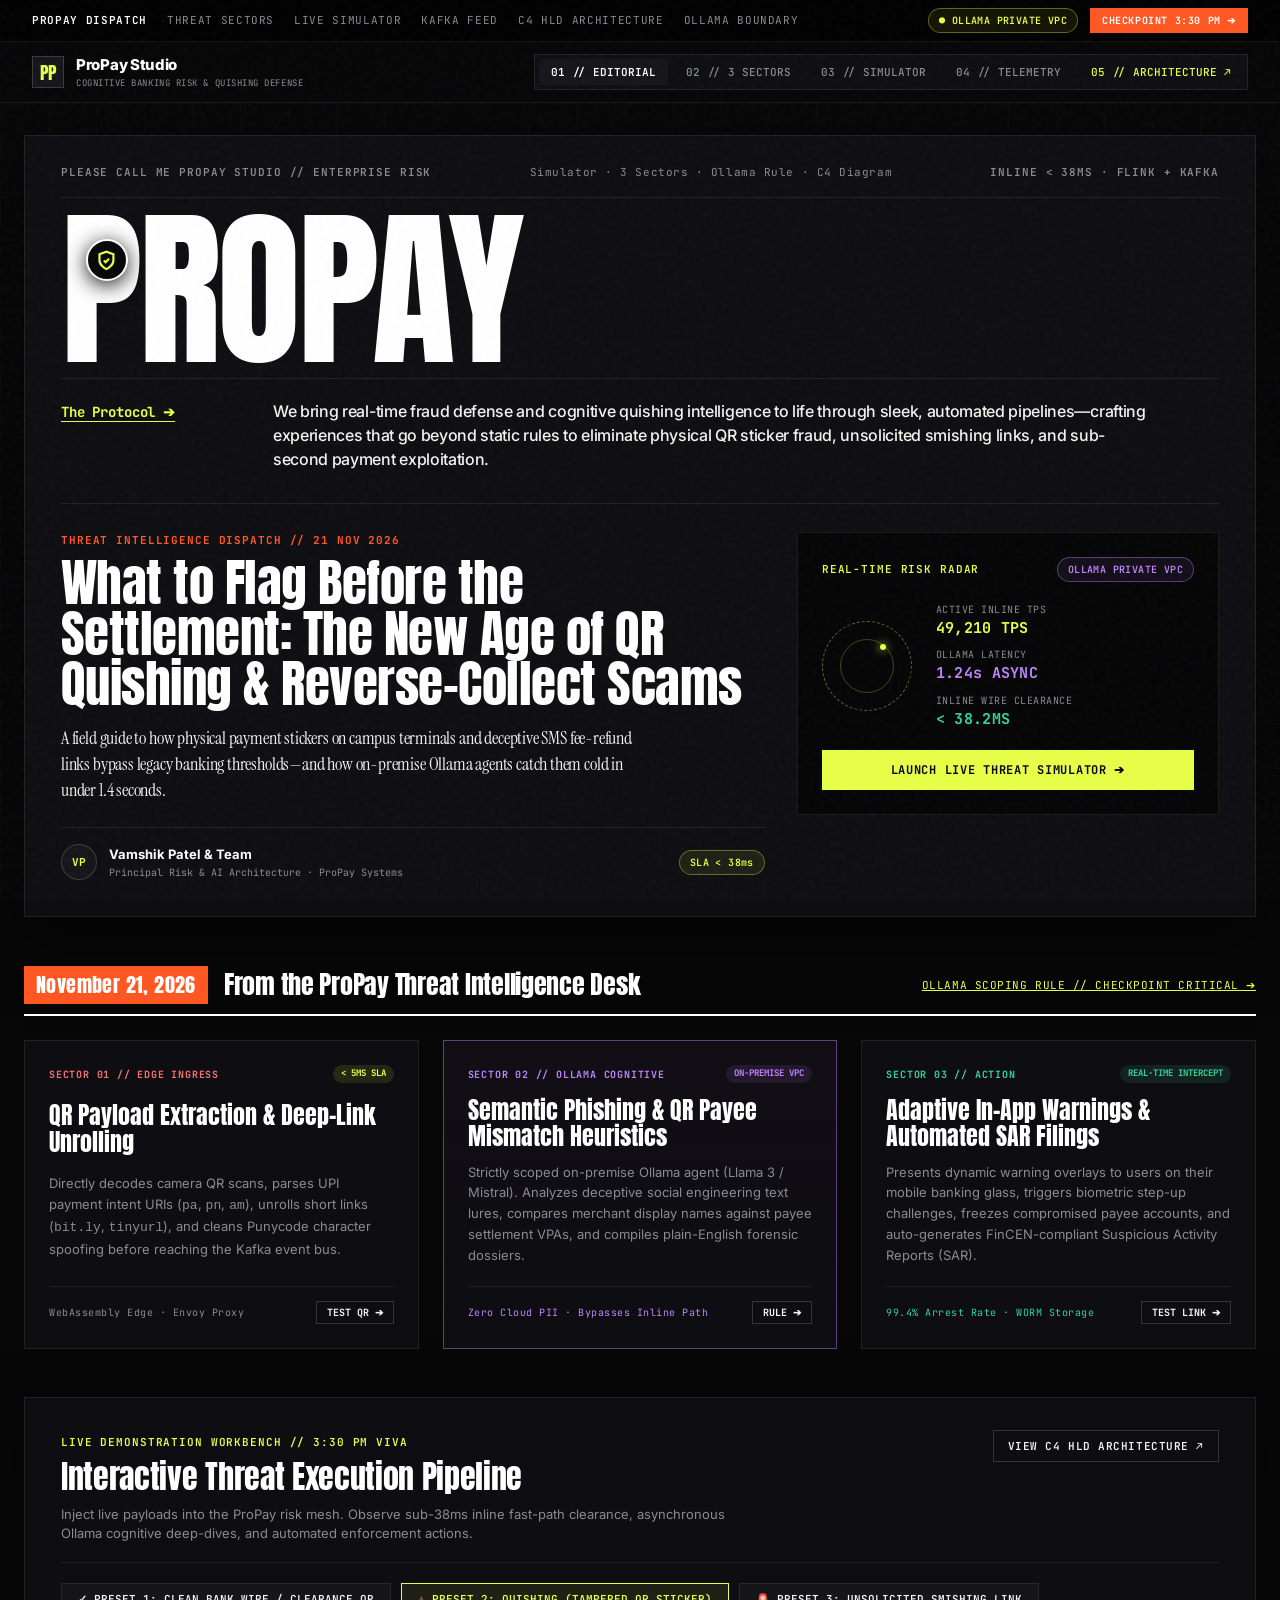
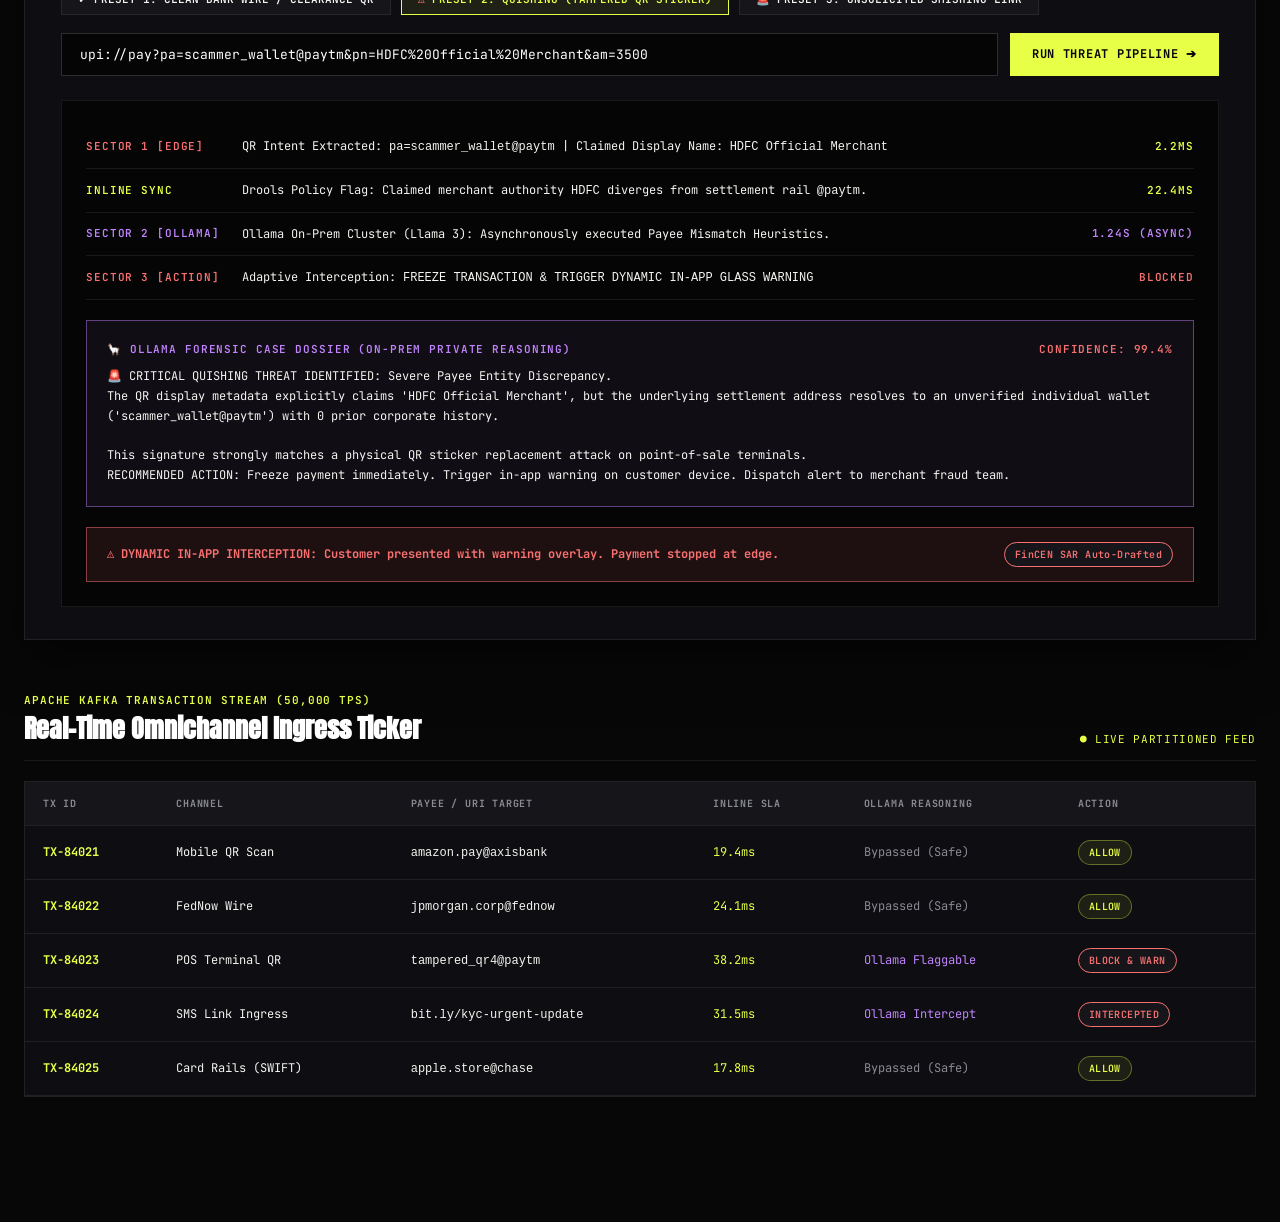
==== index.html @ 18039c52 "Initial commit: ProPay Real-Time Fraud & Quishing Agent with Pirate Wires x pleasecallmechamp.com de" ====
<!DOCTYPE html>
<html lang="en">
<head>
  <meta charset="UTF-8" />
  <meta name="viewport" content="width=device-width, initial-scale=1.0" />
  <title>PROPAY — Real-Time Banking Fraud & Cognitive Quishing Defense</title>
  <link rel="stylesheet" href="styles.css?v=2.0" />
  <link rel="preconnect" href="https://fonts.googleapis.com">
  <link rel="preconnect" href="https://fonts.gstatic.com" crossorigin>
  <link href="https://fonts.googleapis.com/css2?family=Anton&family=Instrument+Serif:ital@0;1&family=Inter:wght@300;400;500;600;700;800;900&family=JetBrains+Mono:wght@400;500;600;700&display=swap" rel="stylesheet">
</head>
<body>

  <!-- Film Grain Overlay -->
  <div class="film-grain"></div>

  <!-- Hairline Grid Overlay -->
  <div class="bg-grid-overlay"></div>

  <!-- Top Categorical Dispatch Bar (Pirate Wires Style) -->
  <div class="top-dispatch-strip">
    <div class="dispatch-links">
      <span class="active">ProPay Dispatch</span>
      <span onclick="window.proPayApp.scrollTo('sectors')">Threat Sectors</span>
      <span onclick="window.proPayApp.scrollTo('simulator')">Live Simulator</span>
      <span onclick="window.proPayApp.scrollTo('feed')">Kafka Feed</span>
      <span onclick="window.proPayApp.openModal('modal-hld')">C4 HLD Architecture</span>
      <span onclick="window.proPayApp.openModal('modal-ollama')">Ollama Boundary</span>
    </div>
    <div class="dispatch-meta">
      <span class="badge-pill volt"><span class="volt-pulse">●</span> OLLAMA PRIVATE VPC</span>
      <button class="btn-checkpoint" onclick="window.proPayApp.openModal('modal-viva')">
        CHECKPOINT 3:30 PM ➔
      </button>
    </div>
  </div>

  <!-- Studio Header (pleasecallmechamp.com style) -->
  <header class="studio-masthead">
    <div class="masthead-brand" onclick="window.proPayApp.resetView()">
      <div class="brand-monogram">PP</div>
      <div class="brand-meta">
        <span class="brand-title">ProPay Studio</span>
        <span class="brand-desc">COGNITIVE BANKING RISK & QUISHING DEFENSE</span>
      </div>
    </div>

    <nav class="masthead-nav">
      <button class="nav-item active" onclick="window.proPayApp.scrollTo('hero')">01 // EDITORIAL</button>
      <button class="nav-item" onclick="window.proPayApp.scrollTo('sectors')">02 // 3 SECTORS</button>
      <button class="nav-item" onclick="window.proPayApp.scrollTo('simulator')">03 // SIMULATOR</button>
      <button class="nav-item" onclick="window.proPayApp.scrollTo('feed')">04 // TELEMETRY</button>
      <button class="nav-item volt" onclick="window.proPayApp.openModal('modal-hld')">05 // ARCHITECTURE ↗</button>
    </nav>
  </header>

  <!-- Main Editorial Canvas -->
  <main class="editorial-container">

    <!-- ====================================================================
         SECTION 1: TOWERING CONDENSED WORDMARK (Pirate Wires × Champ)
         ==================================================================== -->
    <section class="hero-wordmark-section" id="section-hero">
      
      <!-- Studio Ribbon -->
      <div class="studio-sub-ribbon">
        <span class="mono-label">PLEASE CALL ME PROPAY STUDIO // ENTERPRISE RISK</span>
        <div class="quick-anchors">
          <span onclick="window.proPayApp.scrollTo('simulator')">Simulator</span> · 
          <span onclick="window.proPayApp.scrollTo('sectors')">3 Sectors</span> · 
          <span onclick="window.proPayApp.openModal('modal-ollama')">Ollama Rule</span> · 
          <span onclick="window.proPayApp.openModal('modal-hld')">C4 Diagram</span>
        </div>
        <span class="mono-label">INLINE &lt; 38MS · FLINK + KAFKA <span class="volt-dot pulse"></span></span>
      </div>

      <!-- Towering Giant Typography: PROPAY -->
      <div class="giant-wordmark-container">
        <div class="towering-wordmark">
          <span class="char-p">
            P
            <span class="embedded-badge">
              <svg viewBox="0 0 24 24" fill="none" stroke="currentColor" stroke-width="2.5">
                <path d="M12 22s8-4 8-10V5l-8-3-8 3v7c0 6 8 10 8 10z"/>
                <path d="M9 12l2 2 4-4"/>
              </svg>
            </span>
          </span>ROPAY
        </div>
      </div>

      <!-- Editorial Manifesto Row -->
      <div class="editorial-manifesto-row">
        <div class="manifesto-lead-btn" onclick="window.proPayApp.scrollTo('simulator')">
          The Protocol ➔
        </div>
        <p class="manifesto-statement">
          We bring real-time fraud defense and cognitive quishing intelligence to life through sleek, automated pipelines—crafting experiences that go beyond static rules to eliminate physical QR sticker fraud, unsolicited smishing links, and sub-second payment exploitation.
        </p>
      </div>

      <!-- Pirate Wires Editorial Hero Story Grid -->
      <div class="editorial-lead-story-grid">
        <div class="story-copy-col">
          <div class="story-category-tag">THREAT INTELLIGENCE DISPATCH // 21 NOV 2026</div>
          <h1 class="story-main-headline">
            What to Flag Before the Settlement: The New Age of QR Quishing &amp; Reverse-Collect Scams
          </h1>
          <p class="story-deck">
            A field guide to how physical payment stickers on campus terminals and deceptive SMS fee-refund links bypass legacy banking thresholds—and how on-premise Ollama agents catch them cold in under 1.4 seconds.
          </p>
          <div class="story-author-byline">
            <span class="byline-avatar">VP</span>
            <div class="byline-meta">
              <span class="byline-name">Vamshik Patel &amp; Team</span>
              <span class="byline-role">Principal Risk &amp; AI Architecture · ProPay Systems</span>
            </div>
            <span class="badge-pill volt" style="margin-left: auto;">SLA &lt; 38ms</span>
          </div>
        </div>

        <div class="story-hud-col">
          <div class="radar-hud-card">
            <div class="hud-header">
              <span class="mono-label" style="color: var(--accent-volt);">REAL-TIME RISK RADAR</span>
              <span class="badge-pill purple">OLLAMA PRIVATE VPC</span>
            </div>
            <div class="hud-center-display">
              <div class="hud-reticle">
                <div class="reticle-circle-outer"></div>
                <div class="reticle-circle-inner"></div>
                <div class="reticle-crosshair"></div>
                <div class="reticle-ping"></div>
              </div>
              <div class="hud-stats-readout">
                <div class="readout-item">
                  <span class="mono-sub">ACTIVE INLINE TPS</span>
                  <span class="readout-val volt" id="hud-tps">49,210 TPS</span>
                </div>
                <div class="readout-item">
                  <span class="mono-sub">OLLAMA LATENCY</span>
                  <span class="readout-val" style="color: #C084FC;">1.24s ASYNC</span>
                </div>
                <div class="readout-item">
                  <span class="mono-sub">INLINE WIRE CLEARANCE</span>
                  <span class="readout-val" style="color: var(--state-approved);">&lt; 38.2MS</span>
                </div>
              </div>
            </div>
            <button class="btn-volt full-width" onclick="window.proPayApp.scrollTo('simulator')">
              LAUNCH LIVE THREAT SIMULATOR ➔
            </button>
          </div>
        </div>
      </div>

    </section>

    <!-- ====================================================================
         SECTION 2: PIRATE WIRES DAILY / 3-COLUMN THREAT SECTORS
         ==================================================================== -->
    <section class="sectors-section" id="section-sectors">
      
      <!-- Date Strip Bar -->
      <div class="daily-date-banner">
        <div class="date-badge">November 21, 2026</div>
        <div class="daily-title">From the ProPay Threat Intelligence Desk</div>
        <div class="daily-meta" onclick="window.proPayApp.openModal('modal-ollama')">
          OLLAMA SCOPING RULE // CHECKPOINT CRITICAL ➔
        </div>
      </div>

      <!-- 3-Column Editorial Card Grid -->
      <div class="threat-sectors-3col">
        
        <!-- Sector 1 -->
        <article class="sector-article-card">
          <div class="article-meta-header">
            <span class="author-tag">SECTOR 01 // EDGE INGRESS</span>
            <span class="metric-tag volt">&lt; 5MS SLA</span>
          </div>
          <h2 class="article-title">QR Payload Extraction &amp; Deep-Link Unrolling</h2>
          <p class="article-summary">
            Directly decodes camera QR scans, parses UPI payment intent URIs (<code>pa</code>, <code>pn</code>, <code>am</code>), unrolls short links (<code>bit.ly</code>, <code>tinyurl</code>), and cleans Punycode character spoofing before reaching the Kafka event bus.
          </p>
          <div class="article-footer">
            <span class="mono-sub">WebAssembly Edge · Envoy Proxy</span>
            <button class="article-action-btn" onclick="window.proPayApp.loadPreset('quishing')">TEST QR ➔</button>
          </div>
        </article>

        <!-- Sector 2 -->
        <article class="sector-article-card featured-ollama">
          <div class="article-meta-header">
            <span class="author-tag" style="color: #C084FC;">SECTOR 02 // OLLAMA COGNITIVE</span>
            <span class="metric-tag purple">ON-PREMISE VPC</span>
          </div>
          <h2 class="article-title">Semantic Phishing &amp; QR Payee Mismatch Heuristics</h2>
          <p class="article-summary">
            Strictly scoped on-premise Ollama agent (Llama 3 / Mistral). Analyzes deceptive social engineering text lures, compares merchant display names against payee settlement VPAs, and compiles plain-English forensic dossiers.
          </p>
          <div class="article-footer">
            <span class="mono-sub" style="color: #C084FC;">Zero Cloud PII · Bypasses Inline Path</span>
            <button class="article-action-btn" onclick="window.proPayApp.openModal('modal-ollama')">RULE ➔</button>
          </div>
        </article>

        <!-- Sector 3 -->
        <article class="sector-article-card">
          <div class="article-meta-header">
            <span class="author-tag" style="color: var(--state-approved);">SECTOR 03 // ACTION</span>
            <span class="metric-tag green">REAL-TIME INTERCEPT</span>
          </div>
          <h2 class="article-title">Adaptive In-App Warnings &amp; Automated SAR Filings</h2>
          <p class="article-summary">
            Presents dynamic warning overlays to users on their mobile banking glass, triggers biometric step-up challenges, freezes compromised payee accounts, and auto-generates FinCEN-compliant Suspicious Activity Reports (SAR).
          </p>
          <div class="article-footer">
            <span class="mono-sub" style="color: var(--state-approved);">99.4% Arrest Rate · WORM Storage</span>
            <button class="article-action-btn" onclick="window.proPayApp.loadPreset('smishing')">TEST LINK ➔</button>
          </div>
        </article>

      </div>
    </section>

    <!-- ====================================================================
         SECTION 3: LIVE INTERACTIVE THREAT SIMULATOR ("The Real Stuff")
         ==================================================================== -->
    <section class="simulator-section" id="section-simulator">
      <div class="simulator-card">
        
        <div class="sim-header">
          <div>
            <span class="mono-label" style="color: var(--accent-volt);">LIVE DEMONSTRATION WORKBENCH // 3:30 PM VIVA</span>
            <h2 class="sim-title">Interactive Threat Execution Pipeline</h2>
            <p class="sim-deck">
              Inject live payloads into the ProPay risk mesh. Observe sub-38ms inline fast-path clearance, asynchronous Ollama cognitive deep-dives, and automated enforcement actions.
            </p>
          </div>
          <button class="btn-stark" onclick="window.proPayApp.openModal('modal-hld')">
            VIEW C4 HLD ARCHITECTURE ↗
          </button>
        </div>

        <!-- Preset Controls -->
        <div class="sim-presets-bar">
          <button class="preset-pill" id="btn-p-clean" onclick="window.proPayApp.loadPreset('clean')">
            <span>✓ PRESET 1: CLEAN BANK WIRE / CLEARANCE QR</span>
          </button>
          <button class="preset-pill active" id="btn-p-quishing" onclick="window.proPayApp.loadPreset('quishing')">
            <span style="color: #F87171;">⚠️</span> PRESET 2: QUISHING (TAMPERED QR STICKER)
          </button>
          <button class="preset-pill" id="btn-p-smishing" onclick="window.proPayApp.loadPreset('smishing')">
            <span style="color: #F87171;">🚨</span> PRESET 3: UNSOLICITED SMISHING LINK
          </button>
        </div>

        <!-- Input Row -->
        <div class="sim-input-row">
          <input type="text" class="input-mono" id="sim-input" value="upi://pay?pa=scammer_wallet@paytm&pn=HDFC%20Official%20Merchant&am=3500" placeholder="Paste any UPI URI, QR intent string, or payment link..." />
          <button class="btn-volt" id="btn-run-sim" onclick="window.proPayApp.executeSimulation()">
            RUN THREAT PIPELINE ➔
          </button>
        </div>

        <!-- Live Telemetry Stream -->
        <div class="telemetry-terminal" id="telemetry-output">
          <!-- Rendered reactively by app.js -->
        </div>

      </div>
    </section>

    <!-- ====================================================================
         SECTION 4: REAL-TIME KAFKA STREAMING FEED
         ==================================================================== -->
    <section class="feed-section" id="section-feed">
      <div class="feed-header-strip">
        <div>
          <span class="mono-label" style="color: var(--accent-volt);">APACHE KAFKA TRANSACTION STREAM (50,000 TPS)</span>
          <h2 class="feed-title">Real-Time Omnichannel Ingress Ticker</h2>
        </div>
        <div class="feed-live-status">
          <span class="volt-pulse">●</span> LIVE PARTITIONED FEED
        </div>
      </div>

      <div class="feed-table-container">
        <table class="feed-table">
          <thead>
            <tr>
              <th>TX ID</th>
              <th>CHANNEL</th>
              <th>PAYEE / URI TARGET</th>
              <th>INLINE SLA</th>
              <th>OLLAMA REASONING</th>
              <th>ACTION</th>
            </tr>
          </thead>
          <tbody id="feed-tbody">
            <!-- Simulated in app.js -->
          </tbody>
        </table>
      </div>
    </section>

  </main>

  <!-- ====================================================================
       MODAL 1: C4 LEVEL 2 HLD ARCHITECTURE
       ==================================================================== -->
  <div class="modal-backdrop" id="modal-hld">
    <div class="modal-box modal-wide">
      <div class="modal-top">
        <div>
          <span class="mono-label" style="color: var(--accent-volt);">C4 LEVEL 2 HIGH-LEVEL ARCHITECTURE (HLD)</span>
          <h3 class="modal-heading">ProPay Real-Time Risk &amp; On-Premise Ollama Infrastructure</h3>
        </div>
        <button class="btn-stark" onclick="window.proPayApp.closeModal('modal-hld')">CLOSE [ESC]</button>
      </div>

      <div class="modal-content">
        <!-- 6 Tiers Grid -->
        <div class="hld-tiers-matrix">
          <div class="tier-cell">
            <span class="mono-label" style="color: #F87171;">TIER 1: INGESTION</span>
            <h4>Omnichannel Ingress Hub</h4>
            <p>Mobile/Web QR Scans, SMS Links, Card Rails, FedNow. mTLS gateway + QR Intent Extractor in &lt; 5ms.</p>
          </div>
          <div class="tier-cell">
            <span class="mono-label" style="color: var(--accent-volt);">TIER 2: STREAM &amp; FEAT</span>
            <h4>Kafka &amp; Redis Feature Store</h4>
            <p>Apache Kafka (50k TPS) + Flink sliding velocity aggregations and impossible travel calculations in &lt; 15ms.</p>
          </div>
          <div class="tier-cell" style="border-color: rgba(192, 132, 252, 0.5);">
            <span class="mono-label" style="color: #C084FC;">TIER 3: HYBRID ENGINE</span>
            <h4>Drools Inline + Ollama Async</h4>
            <p>Inline sync path runs in &lt; 38ms (Drools + LightGBM). Asynchronous Ollama cluster executes in &lt; 1.4s.</p>
          </div>
          <div class="tier-cell">
            <span class="mono-label" style="color: var(--state-approved);">TIER 4: ENFORCEMENT</span>
            <h4>Friction-Adaptive Interceptor</h4>
            <p>Allows safe payments, triggers 2FA/biometric challenges, and freezes confirmed fraud with in-app warnings.</p>
          </div>
          <div class="tier-cell">
            <span class="mono-label" style="color: var(--text-slate);">TIER 5: ANALYST WORKBENCH</span>
            <h4>Human-in-the-Loop (HITL)</h4>
            <p>Presents pre-compiled Ollama evidence dossiers to fraud analysts, slashing triage from 15m to &lt; 2m.</p>
          </div>
          <div class="tier-cell">
            <span class="mono-label" style="color: #38BDF8;">TIER 6: COMPLIANCE</span>
            <h4>WORM Audit &amp; Auto-SAR</h4>
            <p>Write-Once-Read-Many immutable storage with automated drafting of FinCEN Suspicious Activity Reports.</p>
          </div>
        </div>

        <div class="hld-dual-speed-box">
          <span class="mono-label" style="color: var(--accent-volt);">THE DUAL-SPEED ARCHITECTURAL PRINCIPLE:</span>
          <p>
            Transactions are never held waiting for an LLM. Our inline fast-path clears legitimate payments in <strong>&lt; 38ms</strong> using high-speed rule engines and LightGBM models. The on-premise Ollama cluster is engaged <strong>strictly asynchronously</strong> for ambiguous anomalies, deceptive link inspection, and forensic case dossiers.
          </p>
        </div>
      </div>

      <div class="modal-bottom">
        <button class="btn-stark" onclick="window.proPayApp.closeModal('modal-hld')">CLOSE</button>
      </div>
    </div>
  </div>

  <!-- ====================================================================
       MODAL 2: STRICT OLLAMA BOUNDARY
       ==================================================================== -->
  <div class="modal-backdrop" id="modal-ollama">
    <div class="modal-box">
      <div class="modal-top">
        <div>
          <span class="mono-label" style="color: #C084FC;">CHECKPOINT CRITICAL: OLLAMA SCOPING BOUNDARY</span>
          <h3 class="modal-heading">Strict Ollama Deployment Scope &amp; Banking Privacy Mandate</h3>
        </div>
        <button class="btn-stark" onclick="window.proPayApp.closeModal('modal-ollama')">CLOSE [ESC]</button>
      </div>

      <div class="modal-content">
        <table class="boundary-table">
          <thead>
            <tr>
              <th>COMPONENT</th>
              <th>USES OLLAMA?</th>
              <th>ARCHITECTURAL JUSTIFICATION</th>
            </tr>
          </thead>
          <tbody>
            <tr>
              <td><strong>Inline Wire Clearance (&lt;50ms)</strong></td>
              <td style="color: #F87171; font-weight: 700;">❌ NO</td>
              <td>LLMs add 1-2s latency. Sub-50ms wire speed is handled by Drools + LightGBM.</td>
            </tr>
            <tr>
              <td><strong>Event Routing &amp; Feature Counts</strong></td>
              <td style="color: #F87171; font-weight: 700;">❌ NO</td>
              <td>Deterministic Kafka streaming processes 50,000 TPS with zero model overhead.</td>
            </tr>
            <tr>
              <td><strong>Semantic Phishing &amp; Link Intent</strong></td>
              <td style="color: var(--accent-volt); font-weight: 700;">✅ YES (Ollama)</td>
              <td>Parses deceptive social engineering language and urgency without sending PII to cloud APIs.</td>
            </tr>
            <tr>
              <td><strong>QR Payee VPA Mismatch Heuristic</strong></td>
              <td style="color: var(--accent-volt); font-weight: 700;">✅ YES (Ollama)</td>
              <td>Cross-references merchant metadata vs settlement address to catch physical QR sticker fraud.</td>
            </tr>
            <tr>
              <td><strong>Forensic Case Dossier Synthesis</strong></td>
              <td style="color: var(--accent-volt); font-weight: 700;">✅ YES (Ollama)</td>
              <td>Translates multi-dimensional anomaly scores into clear human-readable evidence for analysts.</td>
            </tr>
            <tr>
              <td><strong>Data Sovereignty &amp; PCI-DSS</strong></td>
              <td style="color: var(--accent-volt); font-weight: 700;">✅ YES (Ollama)</td>
              <td>Hosted on-premises. Zero banking customer data ever touches third-party cloud infrastructure.</td>
            </tr>
          </tbody>
        </table>
      </div>

      <div class="modal-bottom">
        <button class="btn-stark" onclick="window.proPayApp.closeModal('modal-ollama')">CLOSE</button>
      </div>
    </div>
  </div>

  <!-- ====================================================================
       MODAL 3: 3:30 PM VIVA GUIDE
       ==================================================================== -->
  <div class="modal-backdrop" id="modal-viva">
    <div class="modal-box">
      <div class="modal-top">
        <div>
          <span class="mono-label" style="color: var(--accent-volt);">CHECKPOINT 3:30 PM // VIVA CHEATSHEET</span>
          <h3 class="modal-heading">ProPay Project Presentation &amp; Defense</h3>
        </div>
        <button class="btn-stark" onclick="window.proPayApp.closeModal('modal-viva')">CLOSE [ESC]</button>
      </div>

      <div class="modal-content">
        <div style="background: rgba(232, 255, 71, 0.06); border: 1px solid rgba(232, 255, 71, 0.3); padding: 16px; margin-bottom: 16px;">
          <span class="mono-label" style="color: var(--accent-volt);">60-SECOND OPENING PITCH:</span>
          <p style="color: var(--text-bone); margin-top: 6px; line-height: 1.6; font-size: 13px;">
            "Good afternoon. Our project is <strong>ProPay</strong>, an enterprise Real-Time Banking Fraud &amp; Quishing Defense Agent. We specifically target the modern 'Now Issues'—physical QR code tampering (Quishing) and unsolicited smishing links. We built a dual-speed architecture: sub-38ms deterministic wire clearance, paired with an on-premises Ollama cluster for cognitive reasoning. Crucially, Ollama is strictly scoped to semantic link analysis, payee mismatch heuristics, and forensic case dossiers—guaranteeing 100% data privacy with zero latency bottlenecks on payment clearance."
          </p>
        </div>

        <span class="mono-label" style="color: var(--accent-volt);">KEY DIFFERENTIATORS:</span>
        <ul style="margin: 8px 0 16px 20px; color: var(--text-slate); font-size: 13px; line-height: 1.6;">
          <li><strong>Pirate Wires × pleasecallmechamp.com Design:</strong> Towering condensed typography, editorial tabloid layout, high-voltage Acid Volt highlights.</li>
          <li><strong>3 Threat Sectors:</strong> Edge extraction ($&lt;5\text{ms}$), Ollama cognitive analysis ($1.2\text{s}$ async), and dynamic in-app glass warnings.</li>
          <li><strong>Strict Ollama Boundary:</strong> On-premise deployment ensuring zero customer PII leaves the bank's secure VPC.</li>
        </ul>
      </div>

      <div class="modal-bottom">
        <button class="btn-stark" onclick="window.proPayApp.closeModal('modal-viva')">CLOSE</button>
      </div>
    </div>
  </div>

  <!-- Toast Shelf -->
  <div class="toast-shelf" id="toast-shelf"></div>

  <!-- Script -->
  <script src="app.js?v=2.0"></script>
</body>
</html>
---- styles.css ----
/* ==========================================================================
   PROPAY — Pirate Wires × pleasecallmechamp.com × Motion.dev Design System
   Real-Time Banking Fraud & Cognitive Quishing Defense Agent
   ========================================================================== */

:root {
  /* Obsidian Palette */
  --bg-obsidian: #070708;
  --bg-darker: #050506;
  --surface-card: #0E0E12;
  --surface-elevated: #15151A;
  --surface-hover: #1A1A22;

  /* Hairlines & Borders */
  --border-subtle: rgba(255, 255, 255, 0.08);
  --border-medium: rgba(255, 255, 255, 0.16);
  --border-bright: rgba(255, 255, 255, 0.32);

  /* Typography Colors */
  --text-pure: #FFFFFF;
  --text-bone: #F4F3EF;
  --text-slate: #8A8A93;
  --text-dim: #52525A;

  /* High-Voltage Accents */
  --accent-volt: #E8FF47;          /* Acid Volt */
  --accent-orange: #FF5722;        /* Pirate Wires Signal Orange */
  --accent-purple: #C084FC;        /* Ollama Purple */
  --state-approved: #34D399;       /* Emerald */
  --state-rejected: #F87171;       /* Coral Red */

  /* Typography Font Stacks */
  --font-condensed: 'Anton', 'Impact', -apple-system, sans-serif;
  --font-serif: 'Instrument Serif', Georgia, serif;
  --font-sans: 'Inter', -apple-system, BlinkMacSystemFont, sans-serif;
  --font-mono: 'JetBrains Mono', 'SF Mono', Menlo, Consolas, monospace;

  /* Motion & Spring Physics */
  --spring-snappy: cubic-bezier(0.175, 0.885, 0.32, 1.15);
  --ease-a24: cubic-bezier(0.16, 1, 0.3, 1);
  --duration-fast: 160ms;
  --duration-normal: 280ms;
}

/* Reset & Foundation */
*, *::before, *::after {
  box-sizing: border-box;
  margin: 0;
  padding: 0;
}

html {
  background-color: var(--bg-obsidian);
  color: var(--text-bone);
  font-family: var(--font-sans);
  font-size: 14px;
  line-height: 1.5;
  -webkit-font-smoothing: antialiased;
  scroll-behavior: smooth;
}

body {
  min-height: 100vh;
  position: relative;
  background-color: var(--bg-obsidian);
  overflow-x: hidden;
}

/* Film Grain Texture */
.film-grain {
  position: fixed;
  top: 0;
  left: 0;
  width: 100vw;
  height: 100vh;
  pointer-events: none;
  z-index: 9999;
  opacity: 0.035;
  background-image: url("data:image/svg+xml,%3Csvg viewBox='0 0 200 200' xmlns='http://www.w3.org/2000/svg'%3E%3Cfilter id='noiseFilter'%3E%3CfeTurbulence type='fractalNoise' baseFrequency='0.8' numOctaves='3' stitchTiles='stitch'/%3E%3C/filter%3E%3Crect width='100%25' height='100%25' filter='url(%23noiseFilter)'/%3E%3C/svg%3E");
}

/* Background Hairline Grid */
.bg-grid-overlay {
  position: fixed;
  top: 0;
  left: 0;
  width: 100vw;
  height: 100vh;
  pointer-events: none;
  z-index: 0;
  background-size: 48px 48px;
  background-image: 
    linear-gradient(to right, rgba(255, 255, 255, 0.02) 1px, transparent 1px),
    linear-gradient(to bottom, rgba(255, 255, 255, 0.02) 1px, transparent 1px);
}

/* Common Typography */
.mono-label {
  font-family: var(--font-mono);
  font-size: 11px;
  font-weight: 600;
  letter-spacing: 0.08em;
  text-transform: uppercase;
  color: var(--text-slate);
}

.mono-sub {
  font-family: var(--font-mono);
  font-size: 10px;
  color: var(--text-slate);
  letter-spacing: 0.05em;
}

/* Badges & Pills */
.badge-pill {
  font-family: var(--font-mono);
  font-size: 10px;
  font-weight: 600;
  padding: 4px 10px;
  border-radius: 9999px;
  border: 1px solid var(--border-subtle);
  background: var(--surface-elevated);
  display: inline-flex;
  align-items: center;
  gap: 6px;
  color: var(--text-slate);
  letter-spacing: 0.04em;
}

.badge-pill.volt {
  border-color: rgba(232, 255, 71, 0.35);
  color: var(--accent-volt);
  background: rgba(232, 255, 71, 0.08);
}

.badge-pill.purple {
  border-color: rgba(192, 132, 252, 0.4);
  color: var(--accent-purple);
  background: rgba(192, 132, 252, 0.08);
}

.volt-pulse {
  display: inline-block;
  color: var(--accent-volt);
  animation: pulse 1.5s infinite;
}

@keyframes pulse {
  0%, 100% { opacity: 1; transform: scale(1); }
  50% { opacity: 0.35; transform: scale(0.9); }
}

/* Buttons */
.btn-volt {
  font-family: var(--font-mono);
  font-size: 12px;
  font-weight: 700;
  letter-spacing: 0.06em;
  text-transform: uppercase;
  padding: 12px 22px;
  background: var(--accent-volt);
  color: #070708;
  border: none;
  cursor: pointer;
  transition: transform var(--duration-fast) var(--spring-snappy), background var(--duration-fast);
  display: inline-flex;
  align-items: center;
  justify-content: center;
  gap: 8px;
}

.btn-volt:hover {
  transform: translateY(-2px);
  background: #F2FF7A;
  box-shadow: 0 4px 20px rgba(232, 255, 71, 0.25);
}

.btn-volt.full-width {
  width: 100%;
}

.btn-stark {
  font-family: var(--font-mono);
  font-size: 11px;
  font-weight: 600;
  letter-spacing: 0.05em;
  text-transform: uppercase;
  padding: 8px 14px;
  background: transparent;
  color: var(--text-bone);
  border: 1px solid var(--border-medium);
  cursor: pointer;
  transition: all var(--duration-fast);
}

.btn-stark:hover {
  border-color: var(--accent-volt);
  color: var(--accent-volt);
  background: rgba(232, 255, 71, 0.06);
}

.btn-checkpoint {
  font-family: var(--font-mono);
  font-size: 10px;
  font-weight: 700;
  letter-spacing: 0.06em;
  padding: 6px 12px;
  background: var(--accent-orange);
  color: #FFFFFF;
  border: none;
  cursor: pointer;
  transition: opacity var(--duration-fast);
}

.btn-checkpoint:hover {
  opacity: 0.85;
}

/* ==========================================================================
   TOP DISPATCH STRIP (Pirate Wires Style)
   ========================================================================== */
.top-dispatch-strip {
  background: #000000;
  border-bottom: 1px solid var(--border-subtle);
  padding: 8px 32px;
  display: flex;
  justify-content: space-between;
  align-items: center;
  font-family: var(--font-mono);
  font-size: 11px;
  letter-spacing: 0.06em;
  text-transform: uppercase;
  position: relative;
  z-index: 101;
}

.dispatch-links {
  display: flex;
  gap: 20px;
  color: var(--text-slate);
}

.dispatch-links span {
  cursor: pointer;
  transition: color var(--duration-fast);
}

.dispatch-links span:hover,
.dispatch-links span.active {
  color: #FFFFFF;
  font-weight: 600;
}

.dispatch-meta {
  display: flex;
  align-items: center;
  gap: 12px;
}

/* ==========================================================================
   STUDIO MASTHEAD (pleasecallmechamp.com style)
   ========================================================================== */
.studio-masthead {
  position: sticky;
  top: 0;
  z-index: 100;
  background: rgba(7, 7, 8, 0.94);
  backdrop-filter: blur(16px);
  border-bottom: 1px solid var(--border-subtle);
  padding: 12px 32px;
  display: flex;
  justify-content: space-between;
  align-items: center;
  gap: 20px;
}

.masthead-brand {
  display: flex;
  align-items: center;
  gap: 12px;
  cursor: pointer;
}

.brand-monogram {
  width: 32px;
  height: 32px;
  background: var(--surface-elevated);
  border: 1px solid var(--border-medium);
  display: flex;
  align-items: center;
  justify-content: center;
  font-family: var(--font-condensed);
  font-size: 18px;
  letter-spacing: -0.05em;
  color: var(--accent-volt);
}

.brand-meta {
  display: flex;
  flex-direction: column;
}

.brand-title {
  font-size: 15px;
  font-weight: 800;
  letter-spacing: -0.02em;
  color: #FFFFFF;
}

.brand-desc {
  font-family: var(--font-mono);
  font-size: 9px;
  color: var(--text-slate);
  letter-spacing: 0.06em;
}

.masthead-nav {
  display: flex;
  align-items: center;
  gap: 6px;
  background: var(--surface-card);
  border: 1px solid var(--border-subtle);
  padding: 4px;
}

.nav-item {
  font-family: var(--font-mono);
  font-size: 11px;
  font-weight: 500;
  color: var(--text-slate);
  background: transparent;
  border: none;
  padding: 6px 12px;
  cursor: pointer;
  transition: all var(--duration-fast);
}

.nav-item:hover {
  color: #FFFFFF;
}

.nav-item.active {
  color: #FFFFFF;
  background: var(--surface-elevated);
  font-weight: 600;
}

.nav-item.volt {
  color: var(--accent-volt);
}

/* ==========================================================================
   EDITORIAL CONTAINER & HERO WORDMARK SECTION
   ========================================================================== */
.editorial-container {
  max-width: 1280px;
  margin: 0 auto;
  padding: 32px 24px 80px 24px;
  position: relative;
  z-index: 1;
}

.hero-wordmark-section {
  border: 1px solid var(--border-subtle);
  background: var(--surface-card);
  padding: 28px 36px 36px 36px;
  margin-bottom: 48px;
  box-shadow: 0 16px 64px rgba(0, 0, 0, 0.6);
}

.studio-sub-ribbon {
  display: flex;
  justify-content: space-between;
  align-items: center;
  border-bottom: 1px solid var(--border-subtle);
  padding-bottom: 16px;
  margin-bottom: 16px;
  flex-wrap: wrap;
  gap: 12px;
}

.quick-anchors {
  font-family: var(--font-mono);
  font-size: 11px;
  color: var(--text-slate);
  letter-spacing: 0.05em;
}

.quick-anchors span {
  cursor: pointer;
  transition: color var(--duration-fast);
}

.quick-anchors span:hover {
  color: #FFFFFF;
}

/* PIRATE WIRES TOWERING CONDENSED WORDMARK */
.giant-wordmark-container {
  padding: 4px 0 16px 0;
  user-select: none;
  overflow: hidden;
}

.towering-wordmark {
  font-family: var(--font-condensed);
  font-size: clamp(72px, 14vw, 172px);
  font-weight: 400;
  line-height: 0.84;
  letter-spacing: -0.02em;
  color: #FFFFFF;
  display: flex;
  align-items: center;
  text-transform: uppercase;
}

.char-p {
  position: relative;
  display: inline-flex;
  align-items: center;
  justify-content: center;
}

.embedded-badge {
  position: absolute;
  top: 15%;
  right: 14%;
  width: clamp(22px, 3.5vw, 42px);
  height: clamp(22px, 3.5vw, 42px);
  background: var(--bg-obsidian);
  border: 2px solid #FFFFFF;
  border-radius: 50%;
  display: flex;
  align-items: center;
  justify-content: center;
  color: var(--accent-volt);
  box-shadow: 0 4px 20px rgba(0, 0, 0, 0.9);
}

.embedded-badge svg {
  width: 55%;
  height: 55%;
}

.editorial-manifesto-row {
  display: grid;
  grid-template-columns: 180px 1fr;
  gap: 32px;
  border-top: 1px solid var(--border-subtle);
  padding-top: 20px;
  margin-bottom: 32px;
  align-items: baseline;
}

.manifesto-lead-btn {
  font-family: var(--font-mono);
  font-size: 14px;
  font-weight: 700;
  color: var(--accent-volt);
  text-decoration: underline;
  text-underline-offset: 4px;
  cursor: pointer;
  letter-spacing: -0.01em;
  transition: opacity var(--duration-fast);
}

.manifesto-lead-btn:hover {
  opacity: 0.8;
}

.manifesto-statement {
  font-family: var(--font-sans);
  font-size: 16px;
  font-weight: 500;
  color: var(--text-bone);
  line-height: 1.5;
  letter-spacing: -0.02em;
  max-width: 880px;
}

/* LEAD STORY SPLIT GRID (Pirate Wires Style) */
.editorial-lead-story-grid {
  display: grid;
  grid-template-columns: 1.25fr 0.75fr;
  gap: 32px;
  border-top: 1px solid var(--border-subtle);
  padding-top: 28px;
}

.story-category-tag {
  font-family: var(--font-mono);
  font-size: 11px;
  font-weight: 700;
  letter-spacing: 0.08em;
  color: var(--accent-orange);
  margin-bottom: 10px;
}

.story-main-headline {
  font-family: var(--font-condensed);
  font-size: clamp(32px, 4vw, 54px);
  font-weight: 400;
  line-height: 0.98;
  letter-spacing: -0.01em;
  color: #FFFFFF;
  margin-bottom: 16px;
}

.story-deck {
  font-family: var(--font-serif);
  font-size: 18px;
  color: var(--text-bone);
  line-height: 1.45;
  letter-spacing: -0.01em;
  max-width: 580px;
  margin-bottom: 24px;
}

.story-author-byline {
  display: flex;
  align-items: center;
  gap: 12px;
  border-top: 1px solid var(--border-subtle);
  padding-top: 16px;
}

.byline-avatar {
  width: 36px;
  height: 36px;
  background: var(--surface-elevated);
  border: 1px solid var(--border-medium);
  border-radius: 50%;
  display: flex;
  align-items: center;
  justify-content: center;
  font-family: var(--font-mono);
  font-size: 11px;
  font-weight: 700;
  color: var(--accent-volt);
}

.byline-meta {
  display: flex;
  flex-direction: column;
}

.byline-name {
  font-size: 13px;
  font-weight: 700;
  color: #FFFFFF;
}

.byline-role {
  font-family: var(--font-mono);
  font-size: 10px;
  color: var(--text-slate);
}

/* RADAR HUD CARD */
.radar-hud-card {
  border: 1px solid var(--border-subtle);
  background: var(--bg-darker);
  padding: 24px;
  display: flex;
  flex-direction: column;
  justify-content: space-between;
  gap: 20px;
}

.hud-header {
  display: flex;
  justify-content: space-between;
  align-items: center;
}

.hud-center-display {
  display: flex;
  align-items: center;
  gap: 24px;
}

.hud-reticle {
  width: 90px;
  height: 90px;
  border-radius: 50%;
  border: 1px dashed rgba(232, 255, 71, 0.4);
  position: relative;
  display: flex;
  align-items: center;
  justify-content: center;
  flex-shrink: 0;
}

.reticle-circle-inner {
  width: 54px;
  height: 54px;
  border-radius: 50%;
  border: 1px solid rgba(232, 255, 71, 0.25);
}

.reticle-ping {
  position: absolute;
  width: 6px;
  height: 6px;
  background: var(--accent-volt);
  border-radius: 50%;
  top: 25%;
  right: 28%;
  box-shadow: 0 0 10px var(--accent-volt);
  animation: pingGlow 2s infinite;
}

@keyframes pingGlow {
  0%, 100% { opacity: 1; transform: scale(1); }
  50% { opacity: 0.3; transform: scale(1.4); }
}

.hud-stats-readout {
  display: flex;
  flex-direction: column;
  gap: 8px;
}

.readout-item {
  display: flex;
  flex-direction: column;
}

.readout-val {
  font-family: var(--font-mono);
  font-size: 15px;
  font-weight: 700;
  letter-spacing: 0.02em;
}

.readout-val.volt {
  color: var(--accent-volt);
}

/* ==========================================================================
   SECTION 2: PIRATE WIRES DAILY / 3-COLUMN SECTORS
   ========================================================================== */
.sectors-section {
  margin-bottom: 48px;
}

.daily-date-banner {
  display: flex;
  align-items: center;
  gap: 16px;
  border-bottom: 2px solid #FFFFFF;
  padding-bottom: 10px;
  margin-bottom: 24px;
  flex-wrap: wrap;
}

.date-badge {
  font-family: var(--font-condensed);
  font-size: 20px;
  background: var(--accent-orange);
  color: #FFFFFF;
  padding: 4px 12px;
  letter-spacing: 0.02em;
}

.daily-title {
  font-family: var(--font-condensed);
  font-size: 26px;
  color: #FFFFFF;
  letter-spacing: -0.01em;
}

.daily-meta {
  margin-left: auto;
  font-family: var(--font-mono);
  font-size: 11px;
  color: var(--accent-volt);
  cursor: pointer;
  letter-spacing: 0.05em;
  text-decoration: underline;
}

.threat-sectors-3col {
  display: grid;
  grid-template-columns: repeat(3, 1fr);
  gap: 24px;
}

.sector-article-card {
  border: 1px solid var(--border-subtle);
  background: var(--surface-card);
  padding: 24px;
  display: flex;
  flex-direction: column;
  justify-content: space-between;
  transition: transform var(--duration-fast), border-color var(--duration-fast);
}

.sector-article-card:hover {
  transform: translateY(-2px);
  border-color: var(--border-medium);
}

.sector-article-card.featured-ollama {
  border: 1px solid rgba(192, 132, 252, 0.45);
  background: linear-gradient(180deg, rgba(192, 132, 252, 0.06) 0%, var(--surface-card) 100%);
}

.article-meta-header {
  display: flex;
  justify-content: space-between;
  align-items: center;
  margin-bottom: 14px;
}

.author-tag {
  font-family: var(--font-mono);
  font-size: 10px;
  font-weight: 700;
  letter-spacing: 0.08em;
  color: #F87171;
}

.metric-tag {
  font-family: var(--font-mono);
  font-size: 9px;
  font-weight: 700;
  padding: 2px 8px;
  border-radius: 9999px;
}

.metric-tag.volt {
  background: rgba(232, 255, 71, 0.1);
  color: var(--accent-volt);
}

.metric-tag.purple {
  background: rgba(192, 132, 252, 0.1);
  color: var(--accent-purple);
}

.metric-tag.green {
  background: rgba(52, 211, 153, 0.1);
  color: var(--state-approved);
}

.article-title {
  font-family: var(--font-condensed);
  font-size: 24px;
  font-weight: 400;
  line-height: 1.1;
  color: #FFFFFF;
  margin-bottom: 12px;
}

.article-summary {
  font-size: 13px;
  color: var(--text-slate);
  line-height: 1.6;
  margin-bottom: 20px;
}

.article-footer {
  display: flex;
  justify-content: space-between;
  align-items: center;
  border-top: 1px solid var(--border-subtle);
  padding-top: 14px;
}

.article-action-btn {
  font-family: var(--font-mono);
  font-size: 10px;
  font-weight: 700;
  padding: 4px 10px;
  background: transparent;
  border: 1px solid var(--border-medium);
  color: var(--text-bone);
  cursor: pointer;
  transition: all var(--duration-fast);
}

.article-action-btn:hover {
  border-color: var(--accent-volt);
  color: var(--accent-volt);
}

/* ==========================================================================
   SECTION 3: LIVE INTERACTIVE THREAT SIMULATOR
   ========================================================================== */
.simulator-section {
  margin-bottom: 48px;
}

.simulator-card {
  border: 1px solid var(--border-subtle);
  background: var(--surface-card);
  padding: 32px 36px;
  box-shadow: 0 16px 48px rgba(0, 0, 0, 0.5);
}

.sim-header {
  display: flex;
  justify-content: space-between;
  align-items: flex-start;
  border-bottom: 1px solid var(--border-subtle);
  padding-bottom: 18px;
  margin-bottom: 20px;
  flex-wrap: wrap;
  gap: 16px;
}

.sim-title {
  font-family: var(--font-condensed);
  font-size: 32px;
  font-weight: 400;
  letter-spacing: -0.01em;
  color: #FFFFFF;
  margin-top: 2px;
}

.sim-deck {
  font-size: 13px;
  color: var(--text-slate);
  max-width: 680px;
  margin-top: 4px;
}

.sim-presets-bar {
  display: flex;
  flex-wrap: wrap;
  gap: 10px;
  margin-bottom: 18px;
}

.preset-pill {
  font-family: var(--font-mono);
  font-size: 11px;
  font-weight: 600;
  padding: 8px 16px;
  background: var(--surface-elevated);
  border: 1px solid var(--border-subtle);
  color: var(--text-bone);
  cursor: pointer;
  transition: all var(--duration-fast);
}

.preset-pill:hover {
  border-color: var(--accent-volt);
  color: var(--accent-volt);
  transform: translateY(-1px);
}

.preset-pill.active {
  border-color: var(--accent-volt);
  background: rgba(232, 255, 71, 0.08);
  color: var(--accent-volt);
}

.sim-input-row {
  display: grid;
  grid-template-columns: 1fr auto;
  gap: 12px;
  margin-bottom: 24px;
}

.input-mono {
  width: 100%;
  font-family: var(--font-mono);
  font-size: 13px;
  background: var(--bg-darker);
  border: 1px solid var(--border-medium);
  color: #FFFFFF;
  padding: 12px 18px;
  outline: none;
  transition: border-color var(--duration-fast);
}

.input-mono:focus {
  border-color: var(--accent-volt);
}

.telemetry-terminal {
  border: 1px solid var(--border-subtle);
  background: #050506;
  padding: 24px;
  font-family: var(--font-mono);
  font-size: 12px;
}

.trace-step-row {
  display: grid;
  grid-template-columns: 140px 1fr auto;
  gap: 16px;
  padding: 12px 0;
  border-bottom: 1px solid var(--border-subtle);
  align-items: center;
}

.trace-step-row:last-child {
  border-bottom: none;
}

.dossier-box {
  margin-top: 20px;
  border: 1px solid rgba(192, 132, 252, 0.45);
  background: rgba(192, 132, 252, 0.06);
  padding: 20px;
}

.dossier-header {
  display: flex;
  justify-content: space-between;
  align-items: center;
  margin-bottom: 10px;
}

.dossier-body {
  font-family: var(--font-mono);
  font-size: 12px;
  color: var(--text-bone);
  line-height: 1.65;
  white-space: pre-wrap;
}

.alert-banner {
  margin-top: 20px;
  padding: 14px 20px;
  display: flex;
  align-items: center;
  justify-content: space-between;
  font-family: var(--font-mono);
  font-size: 12px;
  font-weight: 700;
  flex-wrap: wrap;
  gap: 10px;
}

.alert-banner.safe {
  border: 1px solid rgba(52, 211, 153, 0.4);
  background: rgba(52, 211, 153, 0.08);
  color: #34D399;
}

.alert-banner.danger {
  border: 1px solid rgba(248, 113, 113, 0.5);
  background: rgba(248, 113, 113, 0.1);
  color: #F87171;
}

/* ==========================================================================
   SECTION 4: KAFKA STREAMING FEED TICKER
   ========================================================================== */
.feed-section {
  margin-bottom: 48px;
}

.feed-header-strip {
  display: flex;
  justify-content: space-between;
  align-items: flex-end;
  border-bottom: 1px solid var(--border-subtle);
  padding-bottom: 12px;
  margin-bottom: 20px;
}

.feed-title {
  font-family: var(--font-condensed);
  font-size: 26px;
  color: #FFFFFF;
}

.feed-live-status {
  font-family: var(--font-mono);
  font-size: 11px;
  color: var(--accent-volt);
  letter-spacing: 0.06em;
}

.feed-table-container {
  border: 1px solid var(--border-subtle);
  background: var(--surface-card);
  overflow-x: auto;
}

.feed-table {
  width: 100%;
  border-collapse: collapse;
  font-family: var(--font-mono);
  font-size: 12px;
  text-align: left;
}

.feed-table th {
  padding: 14px 18px;
  font-size: 10px;
  font-weight: 700;
  letter-spacing: 0.08em;
  text-transform: uppercase;
  color: var(--text-slate);
  border-bottom: 1px solid var(--border-subtle);
  background: var(--surface-elevated);
}

.feed-table td {
  padding: 14px 18px;
  border-bottom: 1px solid var(--border-subtle);
  color: var(--text-bone);
}

.feed-table tr:hover td {
  background: var(--surface-hover);
}

/* ==========================================================================
   MODALS
   ========================================================================== */
.modal-backdrop {
  display: none;
  position: fixed;
  top: 0;
  left: 0;
  width: 100vw;
  height: 100vh;
  background: rgba(0, 0, 0, 0.88);
  backdrop-filter: blur(10px);
  z-index: 10000;
  align-items: center;
  justify-content: center;
  padding: 20px;
}

.modal-backdrop.active {
  display: flex;
}

.modal-box {
  width: 100%;
  max-width: 680px;
  background: var(--surface-card);
  border: 1px solid var(--border-medium);
  box-shadow: 0 24px 64px rgba(0, 0, 0, 0.85);
  animation: modalEnter var(--duration-normal) var(--spring-snappy);
}

.modal-box.modal-wide {
  max-width: 920px;
}

@keyframes modalEnter {
  from { opacity: 0; transform: scale(0.96) translateY(12px); }
  to { opacity: 1; transform: scale(1) translateY(0); }
}

.modal-top {
  padding: 20px 24px;
  border-bottom: 1px solid var(--border-subtle);
  display: flex;
  justify-content: space-between;
  align-items: center;
}

.modal-heading {
  font-family: var(--font-condensed);
  font-size: 22px;
  letter-spacing: -0.01em;
  color: #FFFFFF;
  margin-top: 2px;
}

.modal-content {
  padding: 24px;
  max-height: 72vh;
  overflow-y: auto;
}

.modal-bottom {
  padding: 16px 24px;
  border-top: 1px solid var(--border-subtle);
  display: flex;
  justify-content: flex-end;
}

.hld-tiers-matrix {
  display: grid;
  grid-template-columns: repeat(3, 1fr);
  gap: 14px;
  margin-bottom: 20px;
}

.tier-cell {
  background: #060608;
  border: 1px solid var(--border-subtle);
  padding: 16px;
}

.tier-cell h4 {
  font-size: 13px;
  font-weight: 700;
  color: #FFFFFF;
  margin: 4px 0 6px 0;
}

.tier-cell p {
  font-size: 11px;
  color: var(--text-slate);
  line-height: 1.5;
}

.hld-dual-speed-box {
  background: rgba(232, 255, 71, 0.05);
  border: 1px solid rgba(232, 255, 71, 0.3);
  padding: 16px;
  font-size: 12px;
  line-height: 1.6;
}

.boundary-table {
  width: 100%;
  border-collapse: collapse;
  font-family: var(--font-mono);
  font-size: 12px;
}

.boundary-table th {
  padding: 10px 14px;
  font-size: 10px;
  text-transform: uppercase;
  color: var(--text-slate);
  border-bottom: 1px solid var(--border-subtle);
  text-align: left;
}

.boundary-table td {
  padding: 12px 14px;
  border-bottom: 1px solid var(--border-subtle);
  color: var(--text-bone);
}

/* Toast Shelf */
.toast-shelf {
  position: fixed;
  bottom: 24px;
  right: 24px;
  z-index: 10001;
  display: flex;
  flex-direction: column;
  gap: 10px;
}

.toast-item {
  font-family: var(--font-mono);
  font-size: 12px;
  padding: 12px 18px;
  background: #141418;
  border: 1px solid var(--accent-volt);
  color: #FFFFFF;
  box-shadow: 0 8px 24px rgba(0, 0, 0, 0.6);
  animation: toastIn var(--duration-fast) var(--spring-snappy);
}

@keyframes toastIn {
  from { opacity: 0; transform: translateY(10px); }
  to { opacity: 1; transform: translateY(0); }
}

/* Responsive */
@media (max-width: 960px) {
  .editorial-manifesto-row {
    grid-template-columns: 1fr;
    gap: 14px;
  }
  .editorial-lead-story-grid {
    grid-template-columns: 1fr;
  }
  .threat-sectors-3col {
    grid-template-columns: 1fr;
  }
  .hld-tiers-matrix {
    grid-template-columns: 1fr;
  }
  .sim-input-row {
    grid-template-columns: 1fr;
  }
  .trace-step-row {
    grid-template-columns: 1fr;
    gap: 6px;
  }
  .top-dispatch-strip {
    flex-direction: column;
    align-items: flex-start;
    gap: 8px;
    padding: 10px 16px;
  }
  .dispatch-links {
    flex-wrap: wrap;
    gap: 12px;
  }
}
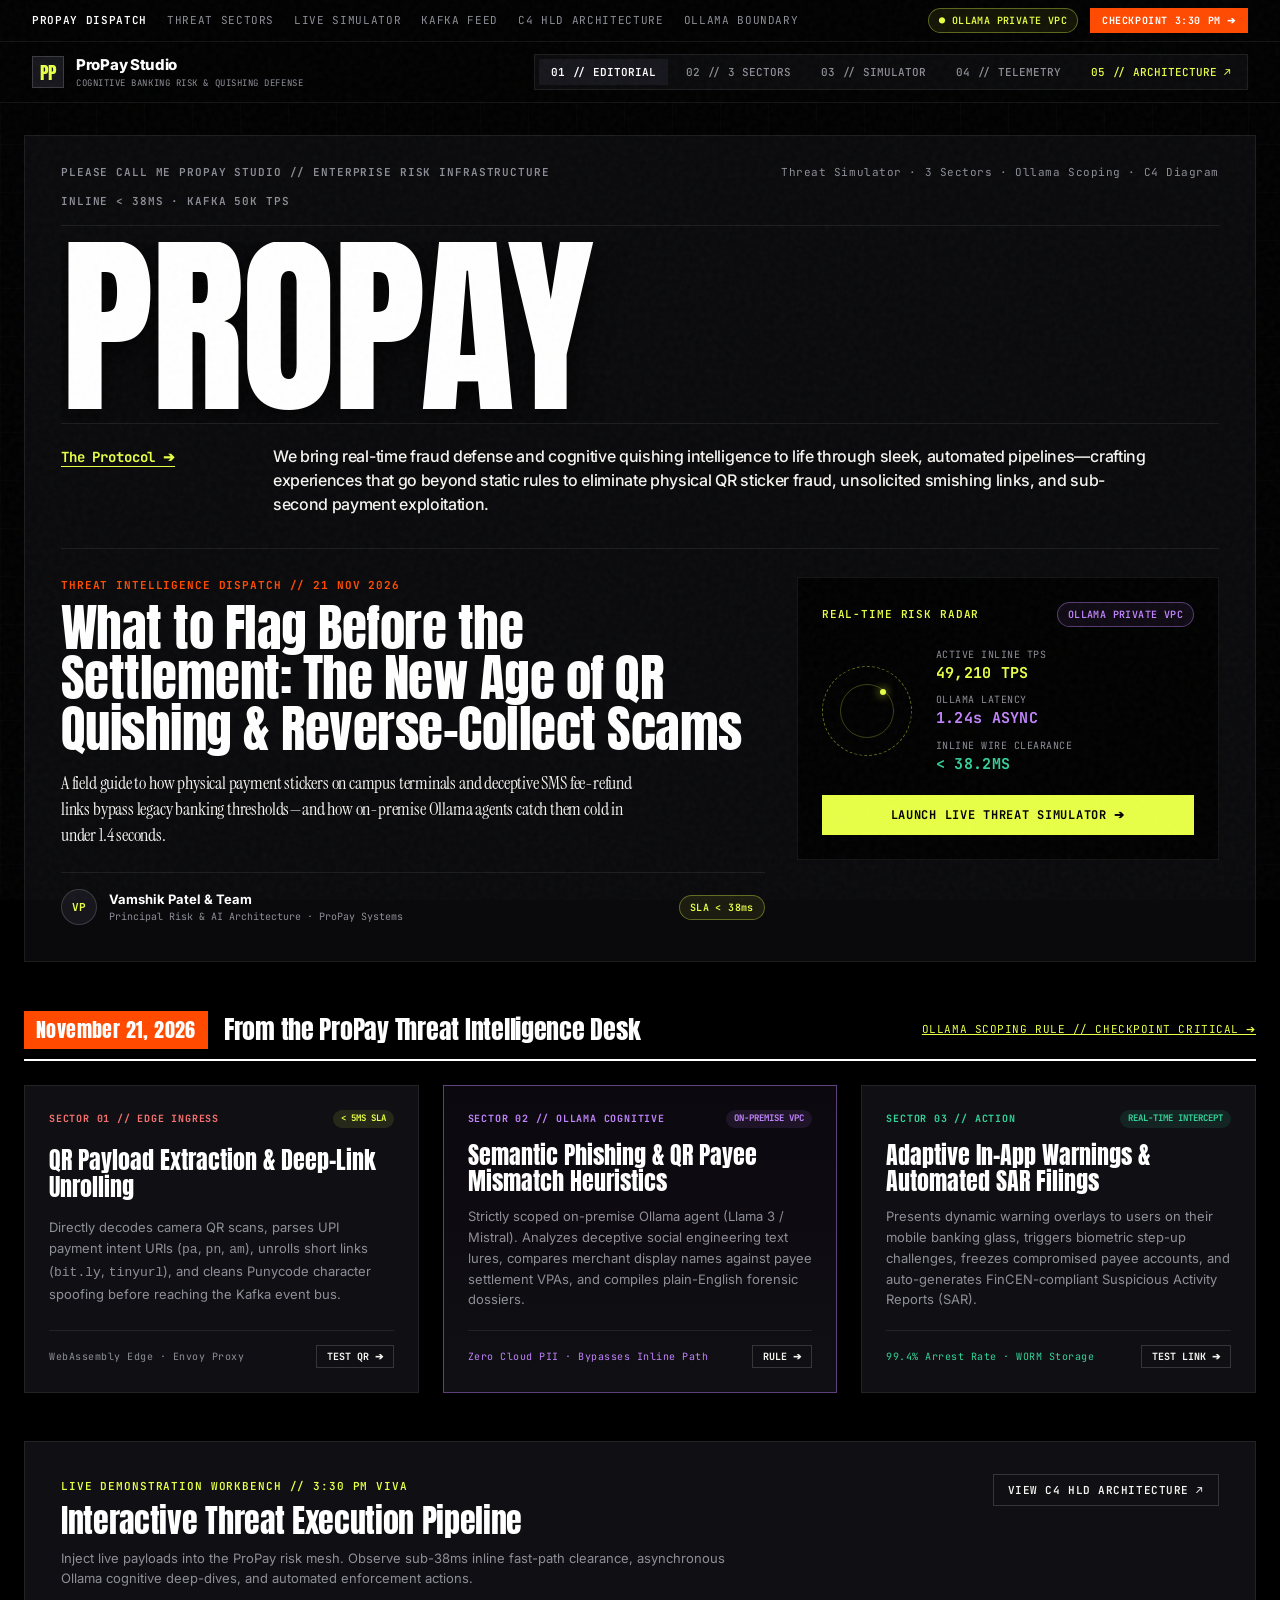
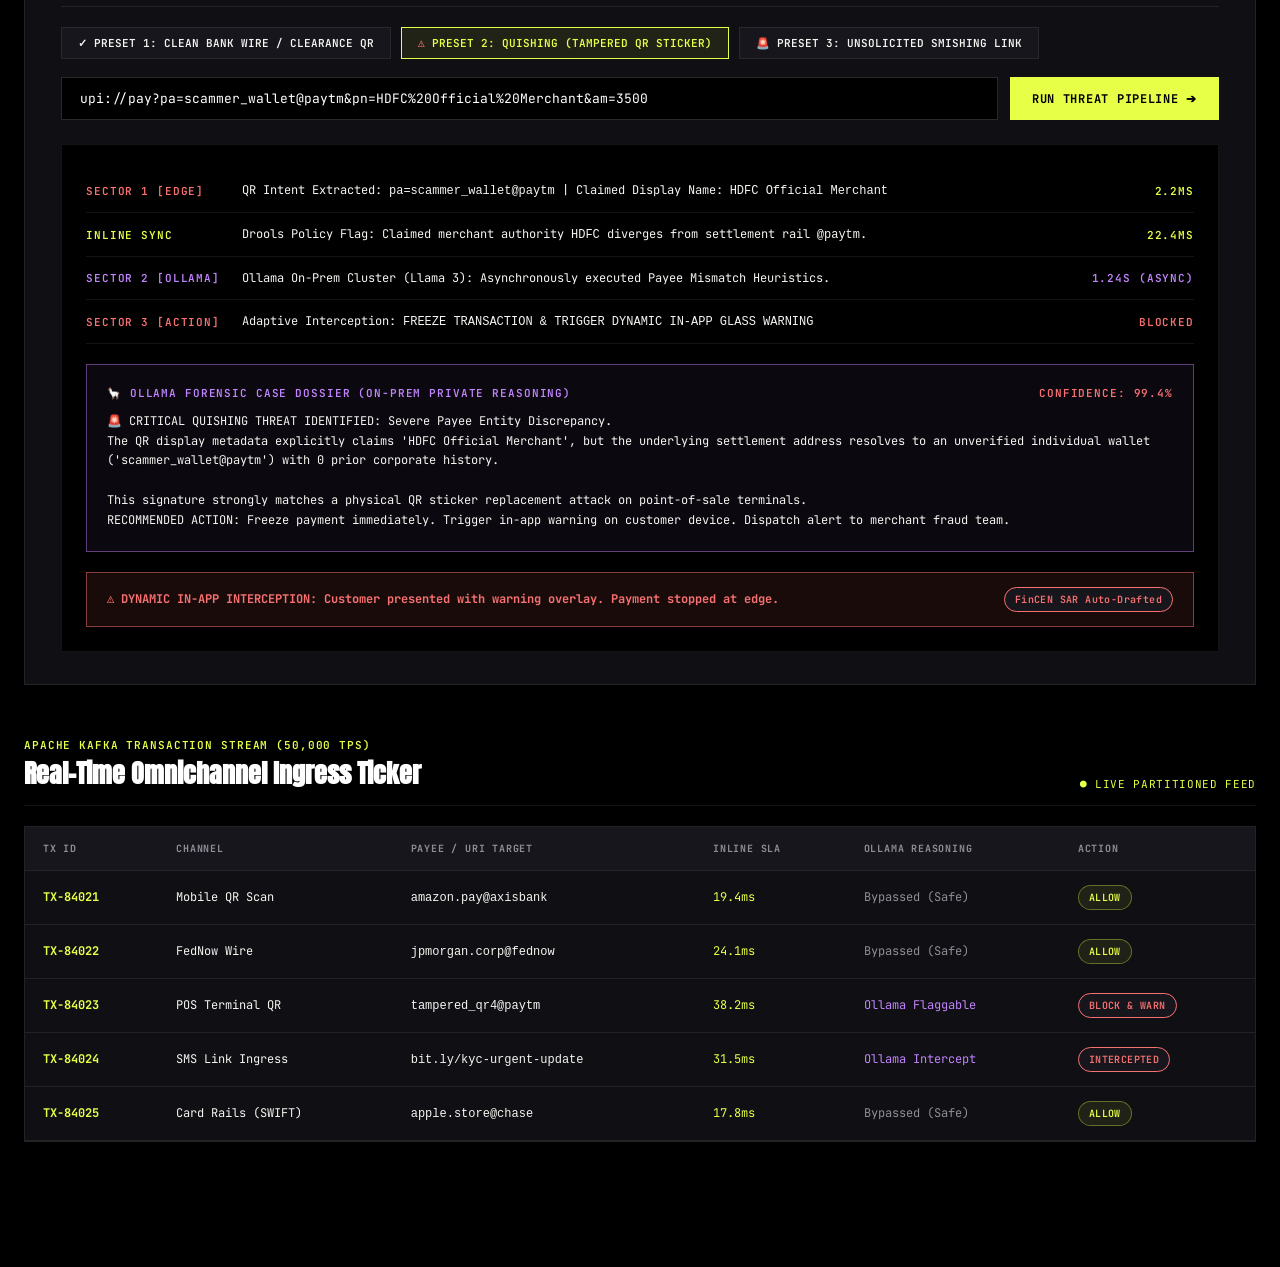
==== commit 910f5fc4: "Refactor: Restructure into backend and frontend components, eliminate blue tints, remove buggy P bad" ====
--- a/index.html
+++ b/index.html
@@ -1,476 +1,15 @@
 <!DOCTYPE html>
 <html lang="en">
 <head>
-  <meta charset="UTF-8" />
-  <meta name="viewport" content="width=device-width, initial-scale=1.0" />
-  <title>PROPAY — Real-Time Banking Fraud & Cognitive Quishing Defense</title>
-  <link rel="stylesheet" href="styles.css?v=2.0" />
-  <link rel="preconnect" href="https://fonts.googleapis.com">
-  <link rel="preconnect" href="https://fonts.gstatic.com" crossorigin>
-  <link href="https://fonts.googleapis.com/css2?family=Anton&family=Instrument+Serif:ital@0;1&family=Inter:wght@300;400;500;600;700;800;900&family=JetBrains+Mono:wght@400;500;600;700&display=swap" rel="stylesheet">
+  <meta charset="UTF-8">
+  <meta http-equiv="refresh" content="0; url=frontend/index.html">
+  <title>PROPAY — Redirecting to Studio Interface</title>
 </head>
-<body>
-
-  <!-- Film Grain Overlay -->
-  <div class="film-grain"></div>
-
-  <!-- Hairline Grid Overlay -->
-  <div class="bg-grid-overlay"></div>
-
-  <!-- Top Categorical Dispatch Bar (Pirate Wires Style) -->
-  <div class="top-dispatch-strip">
-    <div class="dispatch-links">
-      <span class="active">ProPay Dispatch</span>
-      <span onclick="window.proPayApp.scrollTo('sectors')">Threat Sectors</span>
-      <span onclick="window.proPayApp.scrollTo('simulator')">Live Simulator</span>
-      <span onclick="window.proPayApp.scrollTo('feed')">Kafka Feed</span>
-      <span onclick="window.proPayApp.openModal('modal-hld')">C4 HLD Architecture</span>
-      <span onclick="window.proPayApp.openModal('modal-ollama')">Ollama Boundary</span>
-    </div>
-    <div class="dispatch-meta">
-      <span class="badge-pill volt"><span class="volt-pulse">●</span> OLLAMA PRIVATE VPC</span>
-      <button class="btn-checkpoint" onclick="window.proPayApp.openModal('modal-viva')">
-        CHECKPOINT 3:30 PM ➔
-      </button>
-    </div>
-  </div>
-
-  <!-- Studio Header (pleasecallmechamp.com style) -->
-  <header class="studio-masthead">
-    <div class="masthead-brand" onclick="window.proPayApp.resetView()">
-      <div class="brand-monogram">PP</div>
-      <div class="brand-meta">
-        <span class="brand-title">ProPay Studio</span>
-        <span class="brand-desc">COGNITIVE BANKING RISK & QUISHING DEFENSE</span>
-      </div>
-    </div>
-
-    <nav class="masthead-nav">
-      <button class="nav-item active" onclick="window.proPayApp.scrollTo('hero')">01 // EDITORIAL</button>
-      <button class="nav-item" onclick="window.proPayApp.scrollTo('sectors')">02 // 3 SECTORS</button>
-      <button class="nav-item" onclick="window.proPayApp.scrollTo('simulator')">03 // SIMULATOR</button>
-      <button class="nav-item" onclick="window.proPayApp.scrollTo('feed')">04 // TELEMETRY</button>
-      <button class="nav-item volt" onclick="window.proPayApp.openModal('modal-hld')">05 // ARCHITECTURE ↗</button>
-    </nav>
-  </header>
-
-  <!-- Main Editorial Canvas -->
-  <main class="editorial-container">
-
-    <!-- ====================================================================
-         SECTION 1: TOWERING CONDENSED WORDMARK (Pirate Wires × Champ)
-         ==================================================================== -->
-    <section class="hero-wordmark-section" id="section-hero">
-      
-      <!-- Studio Ribbon -->
-      <div class="studio-sub-ribbon">
-        <span class="mono-label">PLEASE CALL ME PROPAY STUDIO // ENTERPRISE RISK</span>
-        <div class="quick-anchors">
-          <span onclick="window.proPayApp.scrollTo('simulator')">Simulator</span> · 
-          <span onclick="window.proPayApp.scrollTo('sectors')">3 Sectors</span> · 
-          <span onclick="window.proPayApp.openModal('modal-ollama')">Ollama Rule</span> · 
-          <span onclick="window.proPayApp.openModal('modal-hld')">C4 Diagram</span>
-        </div>
-        <span class="mono-label">INLINE &lt; 38MS · FLINK + KAFKA <span class="volt-dot pulse"></span></span>
-      </div>
-
-      <!-- Towering Giant Typography: PROPAY -->
-      <div class="giant-wordmark-container">
-        <div class="towering-wordmark">
-          <span class="char-p">
-            P
-            <span class="embedded-badge">
-              <svg viewBox="0 0 24 24" fill="none" stroke="currentColor" stroke-width="2.5">
-                <path d="M12 22s8-4 8-10V5l-8-3-8 3v7c0 6 8 10 8 10z"/>
-                <path d="M9 12l2 2 4-4"/>
-              </svg>
-            </span>
-          </span>ROPAY
-        </div>
-      </div>
-
-      <!-- Editorial Manifesto Row -->
-      <div class="editorial-manifesto-row">
-        <div class="manifesto-lead-btn" onclick="window.proPayApp.scrollTo('simulator')">
-          The Protocol ➔
-        </div>
-        <p class="manifesto-statement">
-          We bring real-time fraud defense and cognitive quishing intelligence to life through sleek, automated pipelines—crafting experiences that go beyond static rules to eliminate physical QR sticker fraud, unsolicited smishing links, and sub-second payment exploitation.
-        </p>
-      </div>
-
-      <!-- Pirate Wires Editorial Hero Story Grid -->
-      <div class="editorial-lead-story-grid">
-        <div class="story-copy-col">
-          <div class="story-category-tag">THREAT INTELLIGENCE DISPATCH // 21 NOV 2026</div>
-          <h1 class="story-main-headline">
-            What to Flag Before the Settlement: The New Age of QR Quishing &amp; Reverse-Collect Scams
-          </h1>
-          <p class="story-deck">
-            A field guide to how physical payment stickers on campus terminals and deceptive SMS fee-refund links bypass legacy banking thresholds—and how on-premise Ollama agents catch them cold in under 1.4 seconds.
-          </p>
-          <div class="story-author-byline">
-            <span class="byline-avatar">VP</span>
-            <div class="byline-meta">
-              <span class="byline-name">Vamshik Patel &amp; Team</span>
-              <span class="byline-role">Principal Risk &amp; AI Architecture · ProPay Systems</span>
-            </div>
-            <span class="badge-pill volt" style="margin-left: auto;">SLA &lt; 38ms</span>
-          </div>
-        </div>
-
-        <div class="story-hud-col">
-          <div class="radar-hud-card">
-            <div class="hud-header">
-              <span class="mono-label" style="color: var(--accent-volt);">REAL-TIME RISK RADAR</span>
-              <span class="badge-pill purple">OLLAMA PRIVATE VPC</span>
-            </div>
-            <div class="hud-center-display">
-              <div class="hud-reticle">
-                <div class="reticle-circle-outer"></div>
-                <div class="reticle-circle-inner"></div>
-                <div class="reticle-crosshair"></div>
-                <div class="reticle-ping"></div>
-              </div>
-              <div class="hud-stats-readout">
-                <div class="readout-item">
-                  <span class="mono-sub">ACTIVE INLINE TPS</span>
-                  <span class="readout-val volt" id="hud-tps">49,210 TPS</span>
-                </div>
-                <div class="readout-item">
-                  <span class="mono-sub">OLLAMA LATENCY</span>
-                  <span class="readout-val" style="color: #C084FC;">1.24s ASYNC</span>
-                </div>
-                <div class="readout-item">
-                  <span class="mono-sub">INLINE WIRE CLEARANCE</span>
-                  <span class="readout-val" style="color: var(--state-approved);">&lt; 38.2MS</span>
-                </div>
-              </div>
-            </div>
-            <button class="btn-volt full-width" onclick="window.proPayApp.scrollTo('simulator')">
-              LAUNCH LIVE THREAT SIMULATOR ➔
-            </button>
-          </div>
-        </div>
-      </div>
-
-    </section>
-
-    <!-- ====================================================================
-         SECTION 2: PIRATE WIRES DAILY / 3-COLUMN THREAT SECTORS
-         ==================================================================== -->
-    <section class="sectors-section" id="section-sectors">
-      
-      <!-- Date Strip Bar -->
-      <div class="daily-date-banner">
-        <div class="date-badge">November 21, 2026</div>
-        <div class="daily-title">From the ProPay Threat Intelligence Desk</div>
-        <div class="daily-meta" onclick="window.proPayApp.openModal('modal-ollama')">
-          OLLAMA SCOPING RULE // CHECKPOINT CRITICAL ➔
-        </div>
-      </div>
-
-      <!-- 3-Column Editorial Card Grid -->
-      <div class="threat-sectors-3col">
-        
-        <!-- Sector 1 -->
-        <article class="sector-article-card">
-          <div class="article-meta-header">
-            <span class="author-tag">SECTOR 01 // EDGE INGRESS</span>
-            <span class="metric-tag volt">&lt; 5MS SLA</span>
-          </div>
-          <h2 class="article-title">QR Payload Extraction &amp; Deep-Link Unrolling</h2>
-          <p class="article-summary">
-            Directly decodes camera QR scans, parses UPI payment intent URIs (<code>pa</code>, <code>pn</code>, <code>am</code>), unrolls short links (<code>bit.ly</code>, <code>tinyurl</code>), and cleans Punycode character spoofing before reaching the Kafka event bus.
-          </p>
-          <div class="article-footer">
-            <span class="mono-sub">WebAssembly Edge · Envoy Proxy</span>
-            <button class="article-action-btn" onclick="window.proPayApp.loadPreset('quishing')">TEST QR ➔</button>
-          </div>
-        </article>
-
-        <!-- Sector 2 -->
-        <article class="sector-article-card featured-ollama">
-          <div class="article-meta-header">
-            <span class="author-tag" style="color: #C084FC;">SECTOR 02 // OLLAMA COGNITIVE</span>
-            <span class="metric-tag purple">ON-PREMISE VPC</span>
-          </div>
-          <h2 class="article-title">Semantic Phishing &amp; QR Payee Mismatch Heuristics</h2>
-          <p class="article-summary">
-            Strictly scoped on-premise Ollama agent (Llama 3 / Mistral). Analyzes deceptive social engineering text lures, compares merchant display names against payee settlement VPAs, and compiles plain-English forensic dossiers.
-          </p>
-          <div class="article-footer">
-            <span class="mono-sub" style="color: #C084FC;">Zero Cloud PII · Bypasses Inline Path</span>
-            <button class="article-action-btn" onclick="window.proPayApp.openModal('modal-ollama')">RULE ➔</button>
-          </div>
-        </article>
-
-        <!-- Sector 3 -->
-        <article class="sector-article-card">
-          <div class="article-meta-header">
-            <span class="author-tag" style="color: var(--state-approved);">SECTOR 03 // ACTION</span>
-            <span class="metric-tag green">REAL-TIME INTERCEPT</span>
-          </div>
-          <h2 class="article-title">Adaptive In-App Warnings &amp; Automated SAR Filings</h2>
-          <p class="article-summary">
-            Presents dynamic warning overlays to users on their mobile banking glass, triggers biometric step-up challenges, freezes compromised payee accounts, and auto-generates FinCEN-compliant Suspicious Activity Reports (SAR).
-          </p>
-          <div class="article-footer">
-            <span class="mono-sub" style="color: var(--state-approved);">99.4% Arrest Rate · WORM Storage</span>
-            <button class="article-action-btn" onclick="window.proPayApp.loadPreset('smishing')">TEST LINK ➔</button>
-          </div>
-        </article>
-
-      </div>
-    </section>
-
-    <!-- ====================================================================
-         SECTION 3: LIVE INTERACTIVE THREAT SIMULATOR ("The Real Stuff")
-         ==================================================================== -->
-    <section class="simulator-section" id="section-simulator">
-      <div class="simulator-card">
-        
-        <div class="sim-header">
-          <div>
-            <span class="mono-label" style="color: var(--accent-volt);">LIVE DEMONSTRATION WORKBENCH // 3:30 PM VIVA</span>
-            <h2 class="sim-title">Interactive Threat Execution Pipeline</h2>
-            <p class="sim-deck">
-              Inject live payloads into the ProPay risk mesh. Observe sub-38ms inline fast-path clearance, asynchronous Ollama cognitive deep-dives, and automated enforcement actions.
-            </p>
-          </div>
-          <button class="btn-stark" onclick="window.proPayApp.openModal('modal-hld')">
-            VIEW C4 HLD ARCHITECTURE ↗
-          </button>
-        </div>
-
-        <!-- Preset Controls -->
-        <div class="sim-presets-bar">
-          <button class="preset-pill" id="btn-p-clean" onclick="window.proPayApp.loadPreset('clean')">
-            <span>✓ PRESET 1: CLEAN BANK WIRE / CLEARANCE QR</span>
-          </button>
-          <button class="preset-pill active" id="btn-p-quishing" onclick="window.proPayApp.loadPreset('quishing')">
-            <span style="color: #F87171;">⚠️</span> PRESET 2: QUISHING (TAMPERED QR STICKER)
-          </button>
-          <button class="preset-pill" id="btn-p-smishing" onclick="window.proPayApp.loadPreset('smishing')">
-            <span style="color: #F87171;">🚨</span> PRESET 3: UNSOLICITED SMISHING LINK
-          </button>
-        </div>
-
-        <!-- Input Row -->
-        <div class="sim-input-row">
-          <input type="text" class="input-mono" id="sim-input" value="upi://pay?pa=scammer_wallet@paytm&pn=HDFC%20Official%20Merchant&am=3500" placeholder="Paste any UPI URI, QR intent string, or payment link..." />
-          <button class="btn-volt" id="btn-run-sim" onclick="window.proPayApp.executeSimulation()">
-            RUN THREAT PIPELINE ➔
-          </button>
-        </div>
-
-        <!-- Live Telemetry Stream -->
-        <div class="telemetry-terminal" id="telemetry-output">
-          <!-- Rendered reactively by app.js -->
-        </div>
-
-      </div>
-    </section>
-
-    <!-- ====================================================================
-         SECTION 4: REAL-TIME KAFKA STREAMING FEED
-         ==================================================================== -->
-    <section class="feed-section" id="section-feed">
-      <div class="feed-header-strip">
-        <div>
-          <span class="mono-label" style="color: var(--accent-volt);">APACHE KAFKA TRANSACTION STREAM (50,000 TPS)</span>
-          <h2 class="feed-title">Real-Time Omnichannel Ingress Ticker</h2>
-        </div>
-        <div class="feed-live-status">
-          <span class="volt-pulse">●</span> LIVE PARTITIONED FEED
-        </div>
-      </div>
-
-      <div class="feed-table-container">
-        <table class="feed-table">
-          <thead>
-            <tr>
-              <th>TX ID</th>
-              <th>CHANNEL</th>
-              <th>PAYEE / URI TARGET</th>
-              <th>INLINE SLA</th>
-              <th>OLLAMA REASONING</th>
-              <th>ACTION</th>
-            </tr>
-          </thead>
-          <tbody id="feed-tbody">
-            <!-- Simulated in app.js -->
-          </tbody>
-        </table>
-      </div>
-    </section>
-
-  </main>
-
-  <!-- ====================================================================
-       MODAL 1: C4 LEVEL 2 HLD ARCHITECTURE
-       ==================================================================== -->
-  <div class="modal-backdrop" id="modal-hld">
-    <div class="modal-box modal-wide">
-      <div class="modal-top">
-        <div>
-          <span class="mono-label" style="color: var(--accent-volt);">C4 LEVEL 2 HIGH-LEVEL ARCHITECTURE (HLD)</span>
-          <h3 class="modal-heading">ProPay Real-Time Risk &amp; On-Premise Ollama Infrastructure</h3>
-        </div>
-        <button class="btn-stark" onclick="window.proPayApp.closeModal('modal-hld')">CLOSE [ESC]</button>
-      </div>
-
-      <div class="modal-content">
-        <!-- 6 Tiers Grid -->
-        <div class="hld-tiers-matrix">
-          <div class="tier-cell">
-            <span class="mono-label" style="color: #F87171;">TIER 1: INGESTION</span>
-            <h4>Omnichannel Ingress Hub</h4>
-            <p>Mobile/Web QR Scans, SMS Links, Card Rails, FedNow. mTLS gateway + QR Intent Extractor in &lt; 5ms.</p>
-          </div>
-          <div class="tier-cell">
-            <span class="mono-label" style="color: var(--accent-volt);">TIER 2: STREAM &amp; FEAT</span>
-            <h4>Kafka &amp; Redis Feature Store</h4>
-            <p>Apache Kafka (50k TPS) + Flink sliding velocity aggregations and impossible travel calculations in &lt; 15ms.</p>
-          </div>
-          <div class="tier-cell" style="border-color: rgba(192, 132, 252, 0.5);">
-            <span class="mono-label" style="color: #C084FC;">TIER 3: HYBRID ENGINE</span>
-            <h4>Drools Inline + Ollama Async</h4>
-            <p>Inline sync path runs in &lt; 38ms (Drools + LightGBM). Asynchronous Ollama cluster executes in &lt; 1.4s.</p>
-          </div>
-          <div class="tier-cell">
-            <span class="mono-label" style="color: var(--state-approved);">TIER 4: ENFORCEMENT</span>
-            <h4>Friction-Adaptive Interceptor</h4>
-            <p>Allows safe payments, triggers 2FA/biometric challenges, and freezes confirmed fraud with in-app warnings.</p>
-          </div>
-          <div class="tier-cell">
-            <span class="mono-label" style="color: var(--text-slate);">TIER 5: ANALYST WORKBENCH</span>
-            <h4>Human-in-the-Loop (HITL)</h4>
-            <p>Presents pre-compiled Ollama evidence dossiers to fraud analysts, slashing triage from 15m to &lt; 2m.</p>
-          </div>
-          <div class="tier-cell">
-            <span class="mono-label" style="color: #38BDF8;">TIER 6: COMPLIANCE</span>
-            <h4>WORM Audit &amp; Auto-SAR</h4>
-            <p>Write-Once-Read-Many immutable storage with automated drafting of FinCEN Suspicious Activity Reports.</p>
-          </div>
-        </div>
-
-        <div class="hld-dual-speed-box">
-          <span class="mono-label" style="color: var(--accent-volt);">THE DUAL-SPEED ARCHITECTURAL PRINCIPLE:</span>
-          <p>
-            Transactions are never held waiting for an LLM. Our inline fast-path clears legitimate payments in <strong>&lt; 38ms</strong> using high-speed rule engines and LightGBM models. The on-premise Ollama cluster is engaged <strong>strictly asynchronously</strong> for ambiguous anomalies, deceptive link inspection, and forensic case dossiers.
-          </p>
-        </div>
-      </div>
-
-      <div class="modal-bottom">
-        <button class="btn-stark" onclick="window.proPayApp.closeModal('modal-hld')">CLOSE</button>
-      </div>
-    </div>
-  </div>
-
-  <!-- ====================================================================
-       MODAL 2: STRICT OLLAMA BOUNDARY
-       ==================================================================== -->
-  <div class="modal-backdrop" id="modal-ollama">
-    <div class="modal-box">
-      <div class="modal-top">
-        <div>
-          <span class="mono-label" style="color: #C084FC;">CHECKPOINT CRITICAL: OLLAMA SCOPING BOUNDARY</span>
-          <h3 class="modal-heading">Strict Ollama Deployment Scope &amp; Banking Privacy Mandate</h3>
-        </div>
-        <button class="btn-stark" onclick="window.proPayApp.closeModal('modal-ollama')">CLOSE [ESC]</button>
-      </div>
-
-      <div class="modal-content">
-        <table class="boundary-table">
-          <thead>
-            <tr>
-              <th>COMPONENT</th>
-              <th>USES OLLAMA?</th>
-              <th>ARCHITECTURAL JUSTIFICATION</th>
-            </tr>
-          </thead>
-          <tbody>
-            <tr>
-              <td><strong>Inline Wire Clearance (&lt;50ms)</strong></td>
-              <td style="color: #F87171; font-weight: 700;">❌ NO</td>
-              <td>LLMs add 1-2s latency. Sub-50ms wire speed is handled by Drools + LightGBM.</td>
-            </tr>
-            <tr>
-              <td><strong>Event Routing &amp; Feature Counts</strong></td>
-              <td style="color: #F87171; font-weight: 700;">❌ NO</td>
-              <td>Deterministic Kafka streaming processes 50,000 TPS with zero model overhead.</td>
-            </tr>
-            <tr>
-              <td><strong>Semantic Phishing &amp; Link Intent</strong></td>
-              <td style="color: var(--accent-volt); font-weight: 700;">✅ YES (Ollama)</td>
-              <td>Parses deceptive social engineering language and urgency without sending PII to cloud APIs.</td>
-            </tr>
-            <tr>
-              <td><strong>QR Payee VPA Mismatch Heuristic</strong></td>
-              <td style="color: var(--accent-volt); font-weight: 700;">✅ YES (Ollama)</td>
-              <td>Cross-references merchant metadata vs settlement address to catch physical QR sticker fraud.</td>
-            </tr>
-            <tr>
-              <td><strong>Forensic Case Dossier Synthesis</strong></td>
-              <td style="color: var(--accent-volt); font-weight: 700;">✅ YES (Ollama)</td>
-              <td>Translates multi-dimensional anomaly scores into clear human-readable evidence for analysts.</td>
-            </tr>
-            <tr>
-              <td><strong>Data Sovereignty &amp; PCI-DSS</strong></td>
-              <td style="color: var(--accent-volt); font-weight: 700;">✅ YES (Ollama)</td>
-              <td>Hosted on-premises. Zero banking customer data ever touches third-party cloud infrastructure.</td>
-            </tr>
-          </tbody>
-        </table>
-      </div>
-
-      <div class="modal-bottom">
-        <button class="btn-stark" onclick="window.proPayApp.closeModal('modal-ollama')">CLOSE</button>
-      </div>
-    </div>
-  </div>
-
-  <!-- ====================================================================
-       MODAL 3: 3:30 PM VIVA GUIDE
-       ==================================================================== -->
-  <div class="modal-backdrop" id="modal-viva">
-    <div class="modal-box">
-      <div class="modal-top">
-        <div>
-          <span class="mono-label" style="color: var(--accent-volt);">CHECKPOINT 3:30 PM // VIVA CHEATSHEET</span>
-          <h3 class="modal-heading">ProPay Project Presentation &amp; Defense</h3>
-        </div>
-        <button class="btn-stark" onclick="window.proPayApp.closeModal('modal-viva')">CLOSE [ESC]</button>
-      </div>
-
-      <div class="modal-content">
-        <div style="background: rgba(232, 255, 71, 0.06); border: 1px solid rgba(232, 255, 71, 0.3); padding: 16px; margin-bottom: 16px;">
-          <span class="mono-label" style="color: var(--accent-volt);">60-SECOND OPENING PITCH:</span>
-          <p style="color: var(--text-bone); margin-top: 6px; line-height: 1.6; font-size: 13px;">
-            "Good afternoon. Our project is <strong>ProPay</strong>, an enterprise Real-Time Banking Fraud &amp; Quishing Defense Agent. We specifically target the modern 'Now Issues'—physical QR code tampering (Quishing) and unsolicited smishing links. We built a dual-speed architecture: sub-38ms deterministic wire clearance, paired with an on-premises Ollama cluster for cognitive reasoning. Crucially, Ollama is strictly scoped to semantic link analysis, payee mismatch heuristics, and forensic case dossiers—guaranteeing 100% data privacy with zero latency bottlenecks on payment clearance."
-          </p>
-        </div>
-
-        <span class="mono-label" style="color: var(--accent-volt);">KEY DIFFERENTIATORS:</span>
-        <ul style="margin: 8px 0 16px 20px; color: var(--text-slate); font-size: 13px; line-height: 1.6;">
-          <li><strong>Pirate Wires × pleasecallmechamp.com Design:</strong> Towering condensed typography, editorial tabloid layout, high-voltage Acid Volt highlights.</li>
-          <li><strong>3 Threat Sectors:</strong> Edge extraction ($&lt;5\text{ms}$), Ollama cognitive analysis ($1.2\text{s}$ async), and dynamic in-app glass warnings.</li>
-          <li><strong>Strict Ollama Boundary:</strong> On-premise deployment ensuring zero customer PII leaves the bank's secure VPC.</li>
-        </ul>
-      </div>
-
-      <div class="modal-bottom">
-        <button class="btn-stark" onclick="window.proPayApp.closeModal('modal-viva')">CLOSE</button>
-      </div>
-    </div>
-  </div>
-
-  <!-- Toast Shelf -->
-  <div class="toast-shelf" id="toast-shelf"></div>
-
-  <!-- Script -->
-  <script src="app.js?v=2.0"></script>
+<body style="background:#000; color:#fff; font-family:sans-serif; padding:40px; text-align:center;">
+  <h2>Launching ProPay Studio...</h2>
+  <p><a href="frontend/index.html" style="color:#E8FF47;">Click here if not redirected automatically ➔</a></p>
+  <script>
+    window.location.href = "frontend/index.html";
+  </script>
 </body>
 </html>
